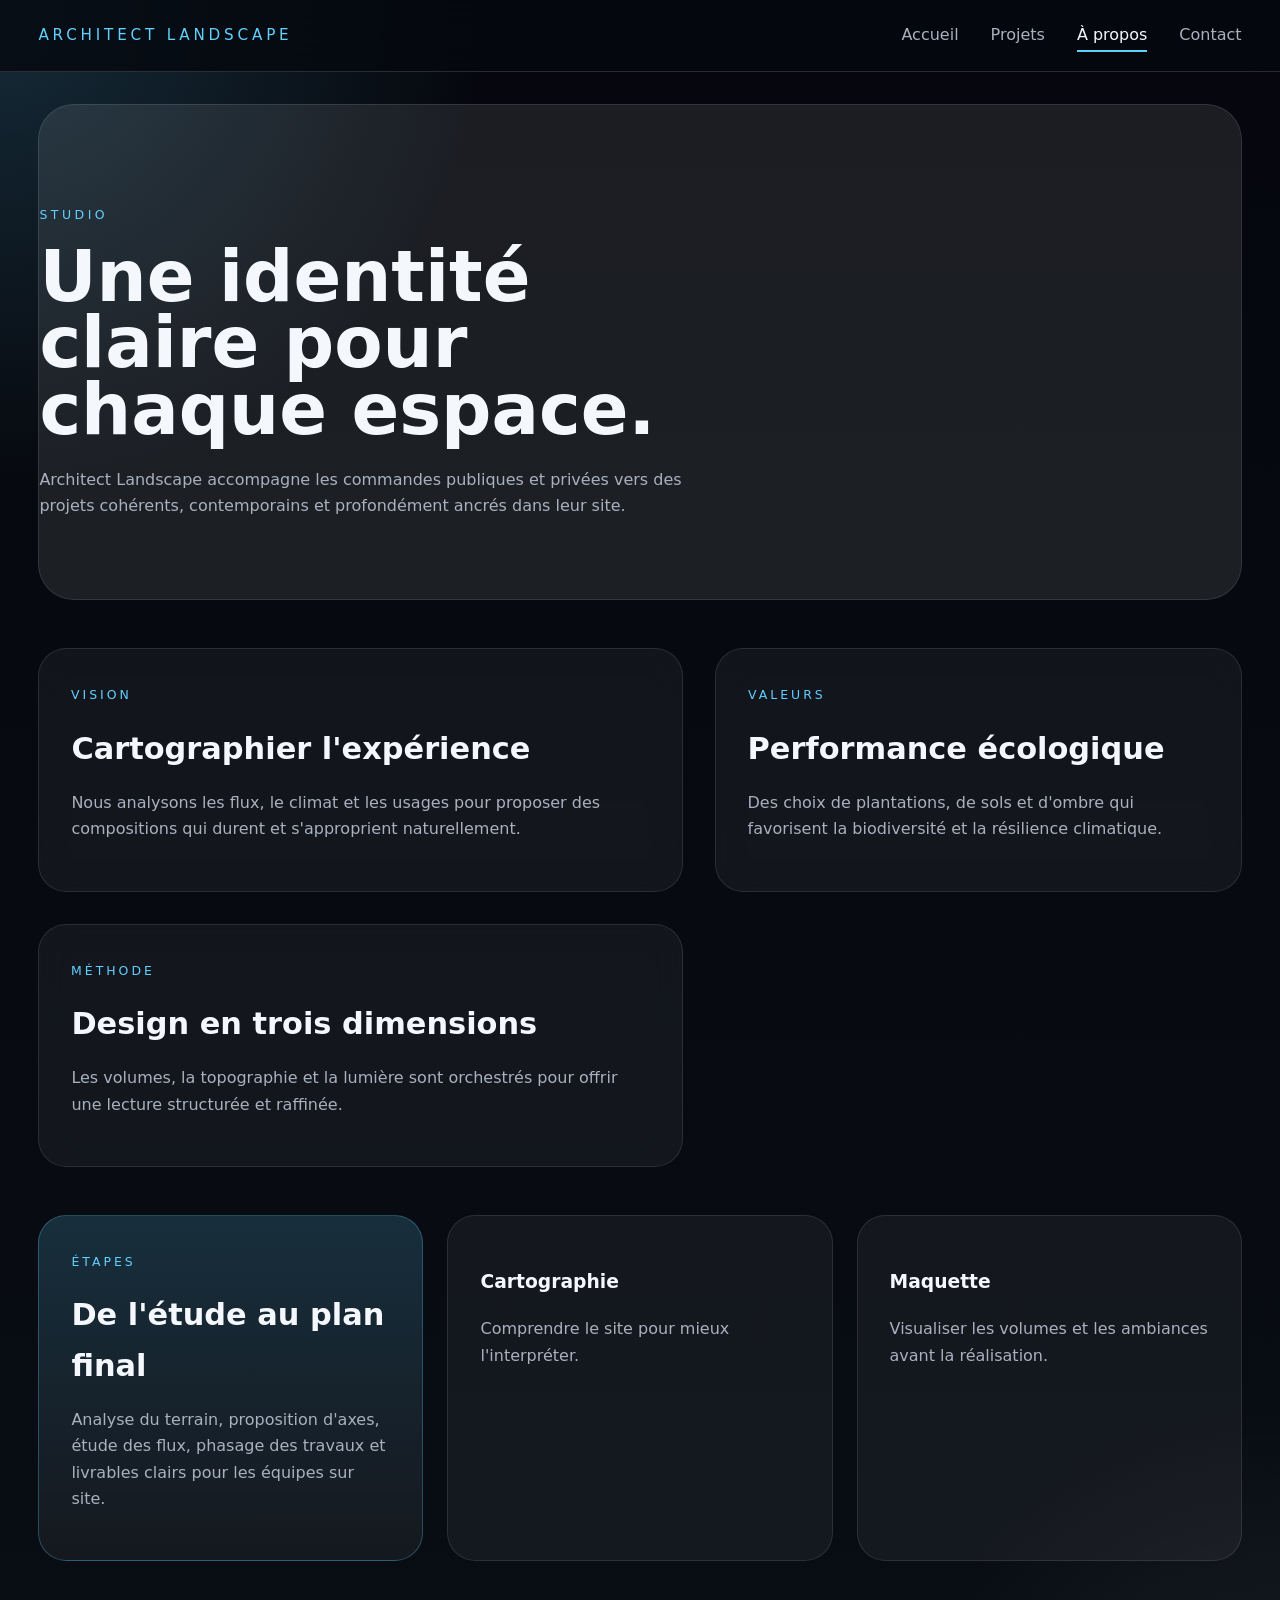
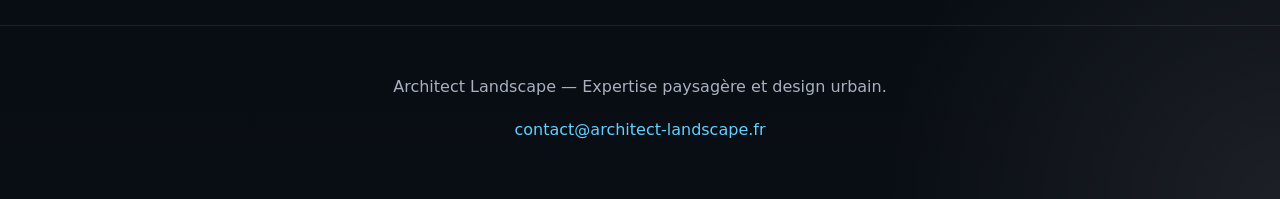
==== about.html @ 23eb5642 "Refonte portfolio Architect Landscape: design moderne, pages d'accueil, projets, à propos et contact" ====
<!DOCTYPE html>
<html lang="fr">
<head>
  <meta charset="UTF-8" />
  <meta name="viewport" content="width=device-width, initial-scale=1.0" />
  <title>À propos | Architect Landscape</title>
  <link rel="stylesheet" href="css/style.css" />
</head>
<body>
  <header class="topbar">
    <div class="logo">Architect Landscape</div>
    <nav class="nav">
      <button class="nav-toggle" aria-label="Ouvrir le menu">Menu</button>
      <ul class="nav-links">
        <li><a href="index.html">Accueil</a></li>
        <li><a href="projets.html">Projets</a></li>
        <li><a href="about.html" class="active">À propos</a></li>
        <li><a href="contact.html">Contact</a></li>
      </ul>
    </nav>
  </header>

  <main>
    <section class="page-hero page-hero-light">
      <div>
        <span class="eyebrow">Studio</span>
        <h1>Une identité claire pour chaque espace.</h1>
        <p>Architect Landscape accompagne les commandes publiques et privées vers des projets cohérents, contemporains et profondément ancrés dans leur site.</p>
      </div>
    </section>

    <section class="section section-team">
      <article class="about-card glass-panel">
        <span class="section-label">Vision</span>
        <h2>Cartographier l'expérience</h2>
        <p>Nous analysons les flux, le climat et les usages pour proposer des compositions qui durent et s'approprient naturellement.</p>
      </article>
      <article class="about-card glass-panel">
        <span class="section-label">Valeurs</span>
        <h2>Performance écologique</h2>
        <p>Des choix de plantations, de sols et d'ombre qui favorisent la biodiversité et la résilience climatique.</p>
      </article>
      <article class="about-card glass-panel">
        <span class="section-label">Méthode</span>
        <h2>Design en trois dimensions</h2>
        <p>Les volumes, la topographie et la lumière sont orchestrés pour offrir une lecture structurée et raffinée.</p>
      </article>
    </section>

    <section class="section section-grid">
      <div class="section-card highlight">
        <span class="section-label">Étapes</span>
        <h2>De l'étude au plan final</h2>
        <p>Analyse du terrain, proposition d'axes, étude des flux, phasage des travaux et livrables clairs pour les équipes sur site.</p>
      </div>
      <div class="section-card">
        <h3>Cartographie</h3>
        <p>Comprendre le site pour mieux l'interpréter.</p>
      </div>
      <div class="section-card">
        <h3>Maquette</h3>
        <p>Visualiser les volumes et les ambiances avant la réalisation.</p>
      </div>
    </section>
  </main>

  <footer class="footer">
    <p>Architect Landscape — Expertise paysagère et design urbain.</p>
    <p><a href="contact.html">contact@architect-landscape.fr</a></p>
  </footer>

  <script src="js/script.js"></script>
</body>
</html>
---- css/style.css ----
:root {
  color-scheme: dark;
  --bg: #06090f;
  --surface: rgba(255, 255, 255, 0.07);
  --surface-strong: rgba(255, 255, 255, 0.12);
  --text: #f4f7fb;
  --muted: #a9b1bf;
  --accent: #62d0ff;
  --accent-soft: rgba(98, 208, 255, 0.16);
  --border: rgba(255, 255, 255, 0.14);
  --shadow: 0 34px 120px rgba(0, 0, 0, 0.25);
  font-family: 'Inter', system-ui, sans-serif;
}

* {
  box-sizing: border-box;
}

html {
  scroll-behavior: smooth;
}

body {
  margin: 0;
  min-height: 100vh;
  background: radial-gradient(circle at top left, rgba(98, 208, 255, 0.18), transparent 22%),
    radial-gradient(circle at bottom right, rgba(255, 255, 255, 0.08), transparent 18%),
    linear-gradient(180deg, #05070d 0%, #090d14 100%);
  color: var(--text);
  line-height: 1.65;
}

img {
  display: block;
  max-width: 100%;
}

button,
input,
textarea,
a {
  font: inherit;
}

a {
  color: inherit;
  text-decoration: none;
}

button {
  border: none;
  cursor: pointer;
}

.topbar {
  position: sticky;
  top: 0;
  z-index: 20;
  display: flex;
  justify-content: space-between;
  align-items: center;
  gap: 1rem;
  padding: 1.4rem 2.4rem;
  backdrop-filter: blur(18px);
  background: rgba(6, 9, 15, 0.82);
  border-bottom: 1px solid var(--border);
}

.logo {
  font-size: 0.95rem;
  letter-spacing: 0.25em;
  text-transform: uppercase;
  color: var(--accent);
}

.nav {
  display: flex;
  align-items: center;
  gap: 1rem;
}

.nav-toggle {
  display: none;
  padding: 0.8rem 1rem;
  background: rgba(255, 255, 255, 0.08);
  color: var(--text);
  border-radius: 999px;
}

.nav-links {
  display: flex;
  align-items: center;
  gap: 2rem;
  list-style: none;
  margin: 0;
  padding: 0;
}

.nav-links a {
  position: relative;
  color: var(--muted);
  transition: color 0.3s ease;
}

.nav-links a:hover,
.nav-links a.active {
  color: var(--text);
}

.nav-links a.active::after,
.nav-links a:hover::after {
  content: '';
  position: absolute;
  left: 0;
  right: 0;
  bottom: -0.5rem;
  height: 2px;
  background: var(--accent);
}

main {
  padding: 2rem 2.4rem 4rem;
}

.hero,
.page-hero {
  display: grid;
  grid-template-columns: 1.2fr 0.8fr;
  align-items: center;
  gap: 3rem;
  min-height: calc(100vh - 96px);
  padding-top: 2rem;
}

.hero-copy {
  max-width: 640px;
}

.hero h1,
.page-hero h1 {
  font-size: clamp(2.8rem, 6vw, 4.4rem);
  line-height: 0.95;
  margin: 1rem 0 1.4rem;
}

.eyebrow {
  display: inline-block;
  text-transform: uppercase;
  letter-spacing: 0.28em;
  color: var(--accent);
  font-size: 0.78rem;
}

.hero p,
.page-hero p {
  color: var(--muted);
  max-width: 42rem;
}

.hero-actions {
  display: flex;
  flex-wrap: wrap;
  gap: 1rem;
  margin-top: 2rem;
}

.btn {
  display: inline-flex;
  align-items: center;
  justify-content: center;
  padding: 1rem 1.8rem;
  border-radius: 999px;
  transition: transform 0.3s ease, box-shadow 0.3s ease;
}

.btn:hover {
  transform: translateY(-2px);
}

.btn-primary {
  background: linear-gradient(135deg, var(--accent), #4d99ff);
  color: #06121f;
  font-weight: 700;
}

.btn-secondary {
  background: rgba(255, 255, 255, 0.08);
  border: 1px solid rgba(255, 255, 255, 0.14);
  color: var(--text);
}

.hero-visual {
  display: flex;
  justify-content: center;
  align-items: center;
}

.visual-card {
  position: relative;
  width: min(100%, 410px);
  padding: 2rem;
  border-radius: 36px;
  background: linear-gradient(180deg, rgba(7, 10, 16, 0.96), rgba(7, 10, 16, 0.7));
  border: 1px solid rgba(255, 255, 255, 0.12);
  box-shadow: var(--shadow);
  transform: perspective(1200px) rotateX(10deg) rotateY(-10deg);
}

.visual-slice {
  height: 1px;
  margin: 1.25rem 0;
  background: linear-gradient(90deg, transparent, rgba(98, 208, 255, 0.6), transparent);
}

.visual-credits {
  margin-top: 2rem;
  text-transform: uppercase;
  letter-spacing: 0.24em;
  font-size: 0.8rem;
  color: var(--muted);
}

.glass-panel {
  background: rgba(255, 255, 255, 0.06);
  border: 1px solid rgba(255, 255, 255, 0.12);
  backdrop-filter: blur(18px);
}

.section {
  margin-top: 3rem;
}

.section-grid {
  display: grid;
  grid-template-columns: repeat(3, minmax(0, 1fr));
  gap: 1.5rem;
}

.section-card,
.about-card,
.project-card,
.contact-details {
  padding: 2rem;
  border-radius: 28px;
  background: rgba(255, 255, 255, 0.05);
  border: 1px solid rgba(255, 255, 255, 0.1);
}

.highlight {
  background: linear-gradient(180deg, rgba(98, 208, 255, 0.18), rgba(255, 255, 255, 0.05));
  border-color: rgba(98, 208, 255, 0.28);
}

.section-label {
  display: inline-flex;
  text-transform: uppercase;
  letter-spacing: 0.24em;
  color: var(--accent);
  font-size: 0.78rem;
}

.section h2,
.project-card h3,
.about-card h2,
.contact-details h2 {
  margin: 1rem 0 1rem;
  font-size: 1.9rem;
}

.section p,
.project-card p,
.about-card p {
  color: var(--muted);
}

.stats-grid {
  display: grid;
  grid-template-columns: repeat(3, minmax(0, 1fr));
  gap: 1rem;
  margin-top: 2rem;
}

.stat-card {
  padding: 1.75rem;
  border-radius: 22px;
  background: rgba(255, 255, 255, 0.05);
  border: 1px solid rgba(255, 255, 255, 0.1);
}

.stat-card strong {
  display: block;
  font-size: 2.25rem;
  color: var(--text);
}

.preview-grid,
.projects-grid {
  display: grid;
  grid-template-columns: repeat(3, minmax(0, 1fr));
  gap: 1.5rem;
  margin-top: 2rem;
}

.preview-card,
.project-card {
  overflow: hidden;
  display: flex;
  flex-direction: column;
  gap: 1.4rem;
  min-height: 340px;
}

.card-image,
.project-media {
  min-height: 220px;
  background: linear-gradient(135deg, rgba(98, 208, 255, 0.16), rgba(255, 255, 255, 0.06));
  border-radius: 24px;
  border: 1px solid rgba(255, 255, 255, 0.08);
}

.card-content h3,
.project-body h3 {
  margin: 0;
  font-size: 1.3rem;
}

.card-content p,
.project-body p {
  margin: 0.75rem 0 0;
  color: var(--muted);
}

.section-feature,
.section-contact,
.section-team {
  margin-top: 3rem;
  display: grid;
  grid-template-columns: 1.1fr 0.9fr;
  gap: 2rem;
}

.section-intro {
  display: flex;
  flex-direction: column;
  justify-content: center;
}

.contact-form {
  display: grid;
  gap: 1rem;
}

.contact-form label {
  display: grid;
  gap: 0.75rem;
  color: var(--text);
}

.contact-form input,
.contact-form textarea {
  background: rgba(255, 255, 255, 0.05);
  border: 1px solid rgba(255, 255, 255, 0.12);
  border-radius: 18px;
  color: var(--text);
  padding: 1rem 1.1rem;
  outline: none;
}

.contact-form input::placeholder,
.contact-form textarea::placeholder {
  color: rgba(255, 255, 255, 0.45);
}

.footer {
  padding: 2rem 2.4rem 2.5rem;
  text-align: center;
  border-top: 1px solid rgba(255, 255, 255, 0.08);
  color: var(--muted);
}

.footer a {
  color: var(--accent);
}

.page-hero {
  padding: 6rem 0 4rem;
  min-height: 55vh;
  border-radius: 36px;
  background: rgba(255, 255, 255, 0.05);
  border: 1px solid rgba(255, 255, 255, 0.1);
}

.page-hero-light {
  background: rgba(255, 255, 255, 0.09);
  color: var(--text);
}

.page-hero-dark {
  background: linear-gradient(180deg, rgba(5, 6, 11, 0.95), rgba(4, 7, 12, 0.92));
}

@media (max-width: 1100px) {
  .hero,
  .section-feature,
  .page-hero,
  .section-team {
    grid-template-columns: 1fr;
  }

  .section-grid,
  .stats-grid,
  .preview-grid,
  .projects-grid {
    grid-template-columns: 1fr;
  }
}

@media (max-width: 780px) {
  .topbar {
    flex-wrap: wrap;
    padding: 1rem 1.5rem;
  }

  .nav-toggle {
    display: inline-flex;
  }

  .nav-links {
    display: none;
    width: 100%;
    flex-direction: column;
    gap: 0.8rem;
    margin-top: 1rem;
  }

  .nav-links.show {
    display: flex;
  }

  .topbar {
    justify-content: space-between;
  }

  main {
    padding: 1.5rem 1.5rem 3rem;
  }

  .hero h1,
  .page-hero h1 {
    font-size: clamp(2.4rem, 8vw, 3.2rem);
  }
}
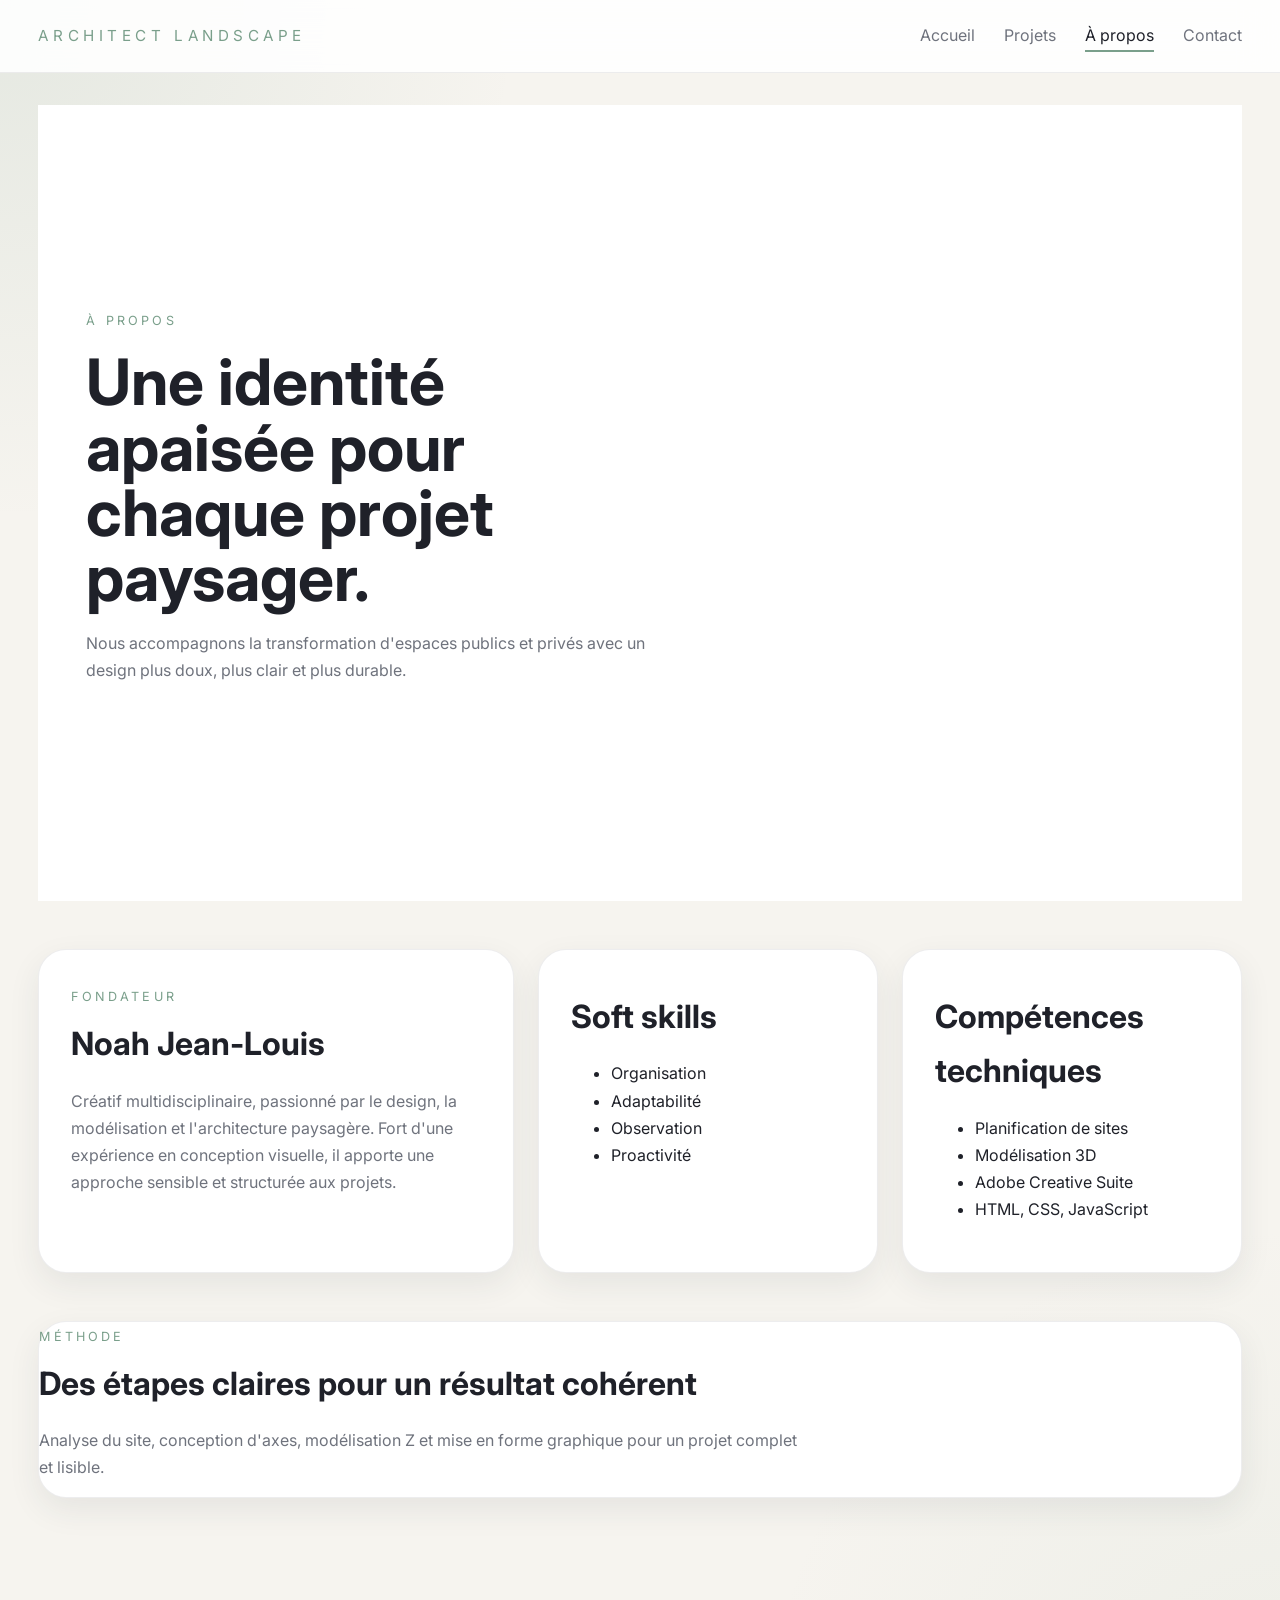
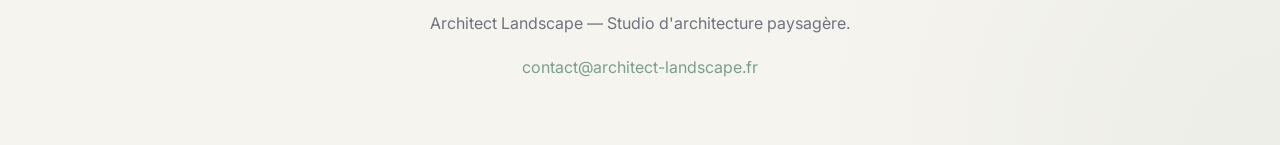
==== commit d515aa3c: "Intégration des anciens éléments et refonte soft, plus légère du site Architect Landscape" ====
--- a/about.html
+++ b/about.html
@@ -1,16 +1,19 @@
-<!DOCTYPE html>
+﻿<!DOCTYPE html>
 <html lang="fr">
 <head>
   <meta charset="UTF-8" />
   <meta name="viewport" content="width=device-width, initial-scale=1.0" />
   <title>À propos | Architect Landscape</title>
+  <link rel="preconnect" href="https://fonts.googleapis.com" />
+  <link rel="preconnect" href="https://fonts.gstatic.com" crossorigin />
+  <link href="https://fonts.googleapis.com/css2?family=Inter:wght@400;500;600;700;800&display=swap" rel="stylesheet" />
   <link rel="stylesheet" href="css/style.css" />
 </head>
 <body>
   <header class="topbar">
     <div class="logo">Architect Landscape</div>
     <nav class="nav">
-      <button class="nav-toggle" aria-label="Ouvrir le menu">Menu</button>
+      <button class="nav-toggle" aria-label="Ouvrir le menu">☰</button>
       <ul class="nav-links">
         <li><a href="index.html">Accueil</a></li>
         <li><a href="projets.html">Projets</a></li>
@@ -23,49 +26,49 @@
   <main>
     <section class="page-hero page-hero-light">
       <div>
-        <span class="eyebrow">Studio</span>
-        <h1>Une identité claire pour chaque espace.</h1>
-        <p>Architect Landscape accompagne les commandes publiques et privées vers des projets cohérents, contemporains et profondément ancrés dans leur site.</p>
+        <span class="eyebrow">À propos</span>
+        <h1>Une identité apaisée pour chaque projet paysager.</h1>
+        <p>Nous accompagnons la transformation d'espaces publics et privés avec un design plus doux, plus clair et plus durable.</p>
       </div>
     </section>
 
-    <section class="section section-team">
-      <article class="about-card glass-panel">
-        <span class="section-label">Vision</span>
-        <h2>Cartographier l'expérience</h2>
-        <p>Nous analysons les flux, le climat et les usages pour proposer des compositions qui durent et s'approprient naturellement.</p>
-      </article>
-      <article class="about-card glass-panel">
-        <span class="section-label">Valeurs</span>
-        <h2>Performance écologique</h2>
-        <p>Des choix de plantations, de sols et d'ombre qui favorisent la biodiversité et la résilience climatique.</p>
-      </article>
-      <article class="about-card glass-panel">
-        <span class="section-label">Méthode</span>
-        <h2>Design en trois dimensions</h2>
-        <p>Les volumes, la topographie et la lumière sont orchestrés pour offrir une lecture structurée et raffinée.</p>
-      </article>
+    <section class="section about-grid">
+      <div class="about-card soft-card">
+        <span class="section-label">Fondateur</span>
+        <h2>Noah Jean-Louis</h2>
+        <p>Créatif multidisciplinaire, passionné par le design, la modélisation et l'architecture paysagère. Fort d'une expérience en conception visuelle, il apporte une approche sensible et structurée aux projets.</p>
+      </div>
+      <div class="about-card">
+        <h3>Soft skills</h3>
+        <ul>
+          <li>Organisation</li>
+          <li>Adaptabilité</li>
+          <li>Observation</li>
+          <li>Proactivité</li>
+        </ul>
+      </div>
+      <div class="about-card">
+        <h3>Compétences techniques</h3>
+        <ul>
+          <li>Planification de sites</li>
+          <li>Modélisation 3D</li>
+          <li>Adobe Creative Suite</li>
+          <li>HTML, CSS, JavaScript</li>
+        </ul>
+      </div>
     </section>
 
-    <section class="section section-grid">
-      <div class="section-card highlight">
-        <span class="section-label">Étapes</span>
-        <h2>De l'étude au plan final</h2>
-        <p>Analyse du terrain, proposition d'axes, étude des flux, phasage des travaux et livrables clairs pour les équipes sur site.</p>
-      </div>
-      <div class="section-card">
-        <h3>Cartographie</h3>
-        <p>Comprendre le site pour mieux l'interpréter.</p>
-      </div>
-      <div class="section-card">
-        <h3>Maquette</h3>
-        <p>Visualiser les volumes et les ambiances avant la réalisation.</p>
+    <section class="section section-feature">
+      <div class="section-intro soft-card">
+        <span class="section-label">Méthode</span>
+        <h2>Des étapes claires pour un résultat cohérent</h2>
+        <p>Analyse du site, conception d'axes, modélisation Z et mise en forme graphique pour un projet complet et lisible.</p>
       </div>
     </section>
   </main>
 
   <footer class="footer">
-    <p>Architect Landscape — Expertise paysagère et design urbain.</p>
+    <p>Architect Landscape — Studio d'architecture paysagère.</p>
     <p><a href="contact.html">contact@architect-landscape.fr</a></p>
   </footer>
 
--- a/css/style.css
+++ b/css/style.css
@@ -1,14 +1,17 @@
-:root {
-  color-scheme: dark;
-  --bg: #06090f;
-  --surface: rgba(255, 255, 255, 0.07);
-  --surface-strong: rgba(255, 255, 255, 0.12);
-  --text: #f4f7fb;
-  --muted: #a9b1bf;
-  --accent: #62d0ff;
-  --accent-soft: rgba(98, 208, 255, 0.16);
-  --border: rgba(255, 255, 255, 0.14);
-  --shadow: 0 34px 120px rgba(0, 0, 0, 0.25);
+﻿:root {
+  color-scheme: light;
+  --bg: #f6f4ef;
+  --surface: #ffffff;
+  --surface-soft: rgba(255, 255, 255, 0.9);
+  --text: #1f2129;
+  --muted: #6f737d;
+  --accent: #7a9f8b;
+  --accent-soft: #e7f1ea;
+  --border: rgba(31, 33, 41, 0.08);
+  --shadow: 0 14px 45px rgba(42, 48, 63, 0.12);
+  --shadow-soft: 0 12px 32px rgba(38, 45, 62, 0.08);
+  --radius: 28px;
+  --radius-sm: 18px;
   font-family: 'Inter', system-ui, sans-serif;
 }
 
@@ -23,16 +26,22 @@
 body {
   margin: 0;
   min-height: 100vh;
-  background: radial-gradient(circle at top left, rgba(98, 208, 255, 0.18), transparent 22%),
-    radial-gradient(circle at bottom right, rgba(255, 255, 255, 0.08), transparent 18%),
-    linear-gradient(180deg, #05070d 0%, #090d14 100%);
-  color: var(--text);
-  line-height: 1.65;
+  background: radial-gradient(circle at top left, rgba(122, 159, 139, 0.14), transparent 24%),
+    radial-gradient(circle at bottom right, rgba(169, 192, 173, 0.12), transparent 24%),
+    var(--bg);
+  color: var(--text);
+  line-height: 1.7;
 }
 
 img {
   display: block;
   max-width: 100%;
+  border-radius: 22px;
+}
+
+a {
+  color: inherit;
+  text-decoration: none;
 }
 
 button,
@@ -42,11 +51,6 @@
   font: inherit;
 }
 
-a {
-  color: inherit;
-  text-decoration: none;
-}
-
 button {
   border: none;
   cursor: pointer;
@@ -57,18 +61,18 @@
   top: 0;
   z-index: 20;
   display: flex;
+  align-items: center;
   justify-content: space-between;
-  align-items: center;
   gap: 1rem;
   padding: 1.4rem 2.4rem;
+  background: rgba(255, 255, 255, 0.88);
   backdrop-filter: blur(18px);
-  background: rgba(6, 9, 15, 0.82);
-  border-bottom: 1px solid var(--border);
+  border-bottom: 1px solid rgba(31, 33, 41, 0.08);
 }
 
 .logo {
   font-size: 0.95rem;
-  letter-spacing: 0.25em;
+  letter-spacing: 0.3em;
   text-transform: uppercase;
   color: var(--accent);
 }
@@ -81,16 +85,16 @@
 
 .nav-toggle {
   display: none;
-  padding: 0.8rem 1rem;
-  background: rgba(255, 255, 255, 0.08);
-  color: var(--text);
+  padding: 0.75rem 1rem;
+  background: rgba(255, 255, 255, 0.95);
   border-radius: 999px;
+  box-shadow: var(--shadow-soft);
 }
 
 .nav-links {
   display: flex;
   align-items: center;
-  gap: 2rem;
+  gap: 1.8rem;
   list-style: none;
   margin: 0;
   padding: 0;
@@ -99,7 +103,7 @@
 .nav-links a {
   position: relative;
   color: var(--muted);
-  transition: color 0.3s ease;
+  transition: color 0.25s ease;
 }
 
 .nav-links a:hover,
@@ -113,7 +117,7 @@
   position: absolute;
   left: 0;
   right: 0;
-  bottom: -0.5rem;
+  bottom: -0.4rem;
   height: 2px;
   background: var(--accent);
 }
@@ -125,43 +129,47 @@
 .hero,
 .page-hero {
   display: grid;
-  grid-template-columns: 1.2fr 0.8fr;
-  align-items: center;
-  gap: 3rem;
-  min-height: calc(100vh - 96px);
-  padding-top: 2rem;
+  grid-template-columns: 1.1fr 0.9fr;
+  align-items: center;
+  gap: 2.5rem;
+  min-height: calc(100vh - 104px);
+  margin-bottom: 2.5rem;
 }
 
 .hero-copy {
-  max-width: 640px;
+  max-width: 620px;
 }
 
 .hero h1,
 .page-hero h1 {
-  font-size: clamp(2.8rem, 6vw, 4.4rem);
-  line-height: 0.95;
-  margin: 1rem 0 1.4rem;
-}
-
-.eyebrow {
-  display: inline-block;
+  font-size: clamp(2.8rem, 5vw, 4.4rem);
+  line-height: 1.02;
+  margin: 1rem 0 1.2rem;
+}
+
+.eyebrow,
+.section-label {
+  display: inline-flex;
   text-transform: uppercase;
-  letter-spacing: 0.28em;
+  letter-spacing: 0.25em;
   color: var(--accent);
-  font-size: 0.78rem;
+  font-size: 0.79rem;
 }
 
 .hero p,
-.page-hero p {
+.page-hero p,
+.section p,
+.project-body p,
+.skill-item p {
   color: var(--muted);
-  max-width: 42rem;
+  max-width: 48rem;
 }
 
 .hero-actions {
   display: flex;
   flex-wrap: wrap;
   gap: 1rem;
-  margin-top: 2rem;
+  margin-top: 1.8rem;
 }
 
 .btn {
@@ -170,7 +178,7 @@
   justify-content: center;
   padding: 1rem 1.8rem;
   border-radius: 999px;
-  transition: transform 0.3s ease, box-shadow 0.3s ease;
+  transition: transform 0.25s ease, box-shadow 0.25s ease, background 0.25s ease;
 }
 
 .btn:hover {
@@ -178,15 +186,31 @@
 }
 
 .btn-primary {
-  background: linear-gradient(135deg, var(--accent), #4d99ff);
-  color: #06121f;
-  font-weight: 700;
+  background: linear-gradient(135deg, var(--accent), #a6c8b5);
+  color: #ffffff;
+  font-weight: 600;
 }
 
 .btn-secondary {
-  background: rgba(255, 255, 255, 0.08);
-  border: 1px solid rgba(255, 255, 255, 0.14);
-  color: var(--text);
+  background: rgba(122, 159, 139, 0.12);
+  border: 1px solid rgba(122, 159, 139, 0.24);
+  color: var(--text);
+}
+
+.hero-visual .visual-card,
+.card,
+.soft-card,
+.project-card,
+.contact-details,
+.contact-form,
+.skill-card,
+.skill-item,
+.about-card,
+.section-intro {
+  background: var(--surface);
+  border: 1px solid var(--border);
+  box-shadow: var(--shadow-soft);
+  border-radius: var(--radius);
 }
 
 .hero-visual {
@@ -196,156 +220,116 @@
 }
 
 .visual-card {
-  position: relative;
-  width: min(100%, 410px);
-  padding: 2rem;
-  border-radius: 36px;
-  background: linear-gradient(180deg, rgba(7, 10, 16, 0.96), rgba(7, 10, 16, 0.7));
-  border: 1px solid rgba(255, 255, 255, 0.12);
-  box-shadow: var(--shadow);
-  transform: perspective(1200px) rotateX(10deg) rotateY(-10deg);
-}
-
-.visual-slice {
-  height: 1px;
-  margin: 1.25rem 0;
-  background: linear-gradient(90deg, transparent, rgba(98, 208, 255, 0.6), transparent);
-}
-
-.visual-credits {
-  margin-top: 2rem;
-  text-transform: uppercase;
-  letter-spacing: 0.24em;
-  font-size: 0.8rem;
+  width: 100%;
+  max-width: 520px;
+  padding: 1.3rem;
+}
+
+.visual-card img {
+  border-radius: 24px;
+  box-shadow: var(--shadow-soft);
+}
+
+.visual-caption {
+  margin-top: 1rem;
+  font-size: 0.95rem;
+  letter-spacing: 0.02em;
   color: var(--muted);
-}
-
-.glass-panel {
-  background: rgba(255, 255, 255, 0.06);
-  border: 1px solid rgba(255, 255, 255, 0.12);
-  backdrop-filter: blur(18px);
 }
 
 .section {
   margin-top: 3rem;
 }
 
-.section-grid {
+.section-header {
+  display: flex;
+  align-items: flex-end;
+  gap: 1rem;
+  margin-bottom: 1.8rem;
+}
+
+.section-header h2,
+.section-intro h2,
+.project-body h3,
+.skill-card h2,
+.about-card h2,
+.about-card h3,
+.contact-details h2 {
+  margin: 0.5rem 0 0;
+  font-size: 2rem;
+}
+
+.intro-grid,
+.project-grid,
+.skill-list,
+.projects-grid,
+.about-grid,
+.section-contact {
   display: grid;
+  gap: 1.5rem;
+}
+
+.intro-grid {
   grid-template-columns: repeat(3, minmax(0, 1fr));
-  gap: 1.5rem;
-}
-
-.section-card,
-.about-card,
-.project-card,
+}
+
+.project-grid,
+.projects-grid {
+  grid-template-columns: repeat(3, minmax(0, 1fr));
+}
+
+.project-card {
+  overflow: hidden;
+}
+
+.project-body {
+  padding: 1.25rem 1.5rem 1.5rem;
+}
+
+.project-body h3 {
+  margin: 0.6rem 0 0.9rem;
+  font-size: 1.3rem;
+}
+
+.section-skillset {
+  margin-top: 3rem;
+}
+
+.skill-card {
+  padding: 2rem;
+}
+
+.skill-list {
+  grid-template-columns: repeat(3, minmax(0, 1fr));
+}
+
+.skill-item {
+  padding: 1.8rem;
+}
+
+.skill-item strong {
+  display: block;
+  margin-bottom: 0.8rem;
+  color: var(--text);
+}
+
+.section-contact {
+  grid-template-columns: 1fr 1.1fr;
+  align-items: start;
+}
+
 .contact-details {
   padding: 2rem;
-  border-radius: 28px;
-  background: rgba(255, 255, 255, 0.05);
-  border: 1px solid rgba(255, 255, 255, 0.1);
-}
-
-.highlight {
-  background: linear-gradient(180deg, rgba(98, 208, 255, 0.18), rgba(255, 255, 255, 0.05));
-  border-color: rgba(98, 208, 255, 0.28);
-}
-
-.section-label {
-  display: inline-flex;
-  text-transform: uppercase;
-  letter-spacing: 0.24em;
-  color: var(--accent);
-  font-size: 0.78rem;
-}
-
-.section h2,
-.project-card h3,
-.about-card h2,
-.contact-details h2 {
-  margin: 1rem 0 1rem;
-  font-size: 1.9rem;
-}
-
-.section p,
-.project-card p,
-.about-card p {
+}
+
+.contact-details p,
+.contact-details a {
+  margin: 0.9rem 0 0;
   color: var(--muted);
 }
 
-.stats-grid {
-  display: grid;
-  grid-template-columns: repeat(3, minmax(0, 1fr));
-  gap: 1rem;
-  margin-top: 2rem;
-}
-
-.stat-card {
-  padding: 1.75rem;
-  border-radius: 22px;
-  background: rgba(255, 255, 255, 0.05);
-  border: 1px solid rgba(255, 255, 255, 0.1);
-}
-
-.stat-card strong {
-  display: block;
-  font-size: 2.25rem;
-  color: var(--text);
-}
-
-.preview-grid,
-.projects-grid {
-  display: grid;
-  grid-template-columns: repeat(3, minmax(0, 1fr));
-  gap: 1.5rem;
-  margin-top: 2rem;
-}
-
-.preview-card,
-.project-card {
-  overflow: hidden;
-  display: flex;
-  flex-direction: column;
-  gap: 1.4rem;
-  min-height: 340px;
-}
-
-.card-image,
-.project-media {
-  min-height: 220px;
-  background: linear-gradient(135deg, rgba(98, 208, 255, 0.16), rgba(255, 255, 255, 0.06));
-  border-radius: 24px;
-  border: 1px solid rgba(255, 255, 255, 0.08);
-}
-
-.card-content h3,
-.project-body h3 {
-  margin: 0;
-  font-size: 1.3rem;
-}
-
-.card-content p,
-.project-body p {
-  margin: 0.75rem 0 0;
-  color: var(--muted);
-}
-
-.section-feature,
-.section-contact,
-.section-team {
-  margin-top: 3rem;
-  display: grid;
-  grid-template-columns: 1.1fr 0.9fr;
-  gap: 2rem;
-}
-
-.section-intro {
-  display: flex;
-  flex-direction: column;
-  justify-content: center;
-}
-
 .contact-form {
+  padding: 2rem;
   display: grid;
   gap: 1rem;
 }
@@ -358,23 +342,28 @@
 
 .contact-form input,
 .contact-form textarea {
-  background: rgba(255, 255, 255, 0.05);
-  border: 1px solid rgba(255, 255, 255, 0.12);
+  width: 100%;
+  background: rgba(245, 244, 239, 0.92);
+  border: 1px solid var(--border);
   border-radius: 18px;
   color: var(--text);
-  padding: 1rem 1.1rem;
-  outline: none;
-}
-
-.contact-form input::placeholder,
-.contact-form textarea::placeholder {
-  color: rgba(255, 255, 255, 0.45);
+  padding: 1rem 1rem;
+}
+
+.contact-form textarea {
+  min-height: 170px;
+  resize: vertical;
+}
+
+hr {
+  border: none;
+  border-top: 1px solid rgba(31, 33, 41, 0.06);
+  margin: 3rem 0;
 }
 
 .footer {
-  padding: 2rem 2.4rem 2.5rem;
+  padding: 2rem 2.4rem 3rem;
   text-align: center;
-  border-top: 1px solid rgba(255, 255, 255, 0.08);
   color: var(--muted);
 }
 
@@ -383,34 +372,34 @@
 }
 
 .page-hero {
-  padding: 6rem 0 4rem;
-  min-height: 55vh;
-  border-radius: 36px;
-  background: rgba(255, 255, 255, 0.05);
-  border: 1px solid rgba(255, 255, 255, 0.1);
+  padding: 3rem;
 }
 
 .page-hero-light {
-  background: rgba(255, 255, 255, 0.09);
-  color: var(--text);
+  background: var(--surface);
 }
 
 .page-hero-dark {
-  background: linear-gradient(180deg, rgba(5, 6, 11, 0.95), rgba(4, 7, 12, 0.92));
+  background: linear-gradient(180deg, rgba(234, 235, 230, 0.95), rgba(245, 246, 240, 0.95));
+}
+
+.about-grid {
+  grid-template-columns: 1.4fr 1fr 1fr;
+}
+
+.about-card {
+  padding: 2rem;
 }
 
 @media (max-width: 1100px) {
   .hero,
-  .section-feature,
   .page-hero,
-  .section-team {
-    grid-template-columns: 1fr;
-  }
-
-  .section-grid,
-  .stats-grid,
-  .preview-grid,
-  .projects-grid {
+  .section-contact,
+  .about-grid,
+  .intro-grid,
+  .project-grid,
+  .projects-grid,
+  .skill-list {
     grid-template-columns: 1fr;
   }
 }
@@ -418,7 +407,7 @@
 @media (max-width: 780px) {
   .topbar {
     flex-wrap: wrap;
-    padding: 1rem 1.5rem;
+    padding: 1rem 1.4rem;
   }
 
   .nav-toggle {
@@ -427,8 +416,8 @@
 
   .nav-links {
     display: none;
+    flex-direction: column;
     width: 100%;
-    flex-direction: column;
     gap: 0.8rem;
     margin-top: 1rem;
   }
@@ -437,16 +426,11 @@
     display: flex;
   }
 
-  .topbar {
-    justify-content: space-between;
+  .hero {
+    min-height: auto;
   }
 
   main {
     padding: 1.5rem 1.5rem 3rem;
   }
-
-  .hero h1,
-  .page-hero h1 {
-    font-size: clamp(2.4rem, 8vw, 3.2rem);
-  }
-}
+}
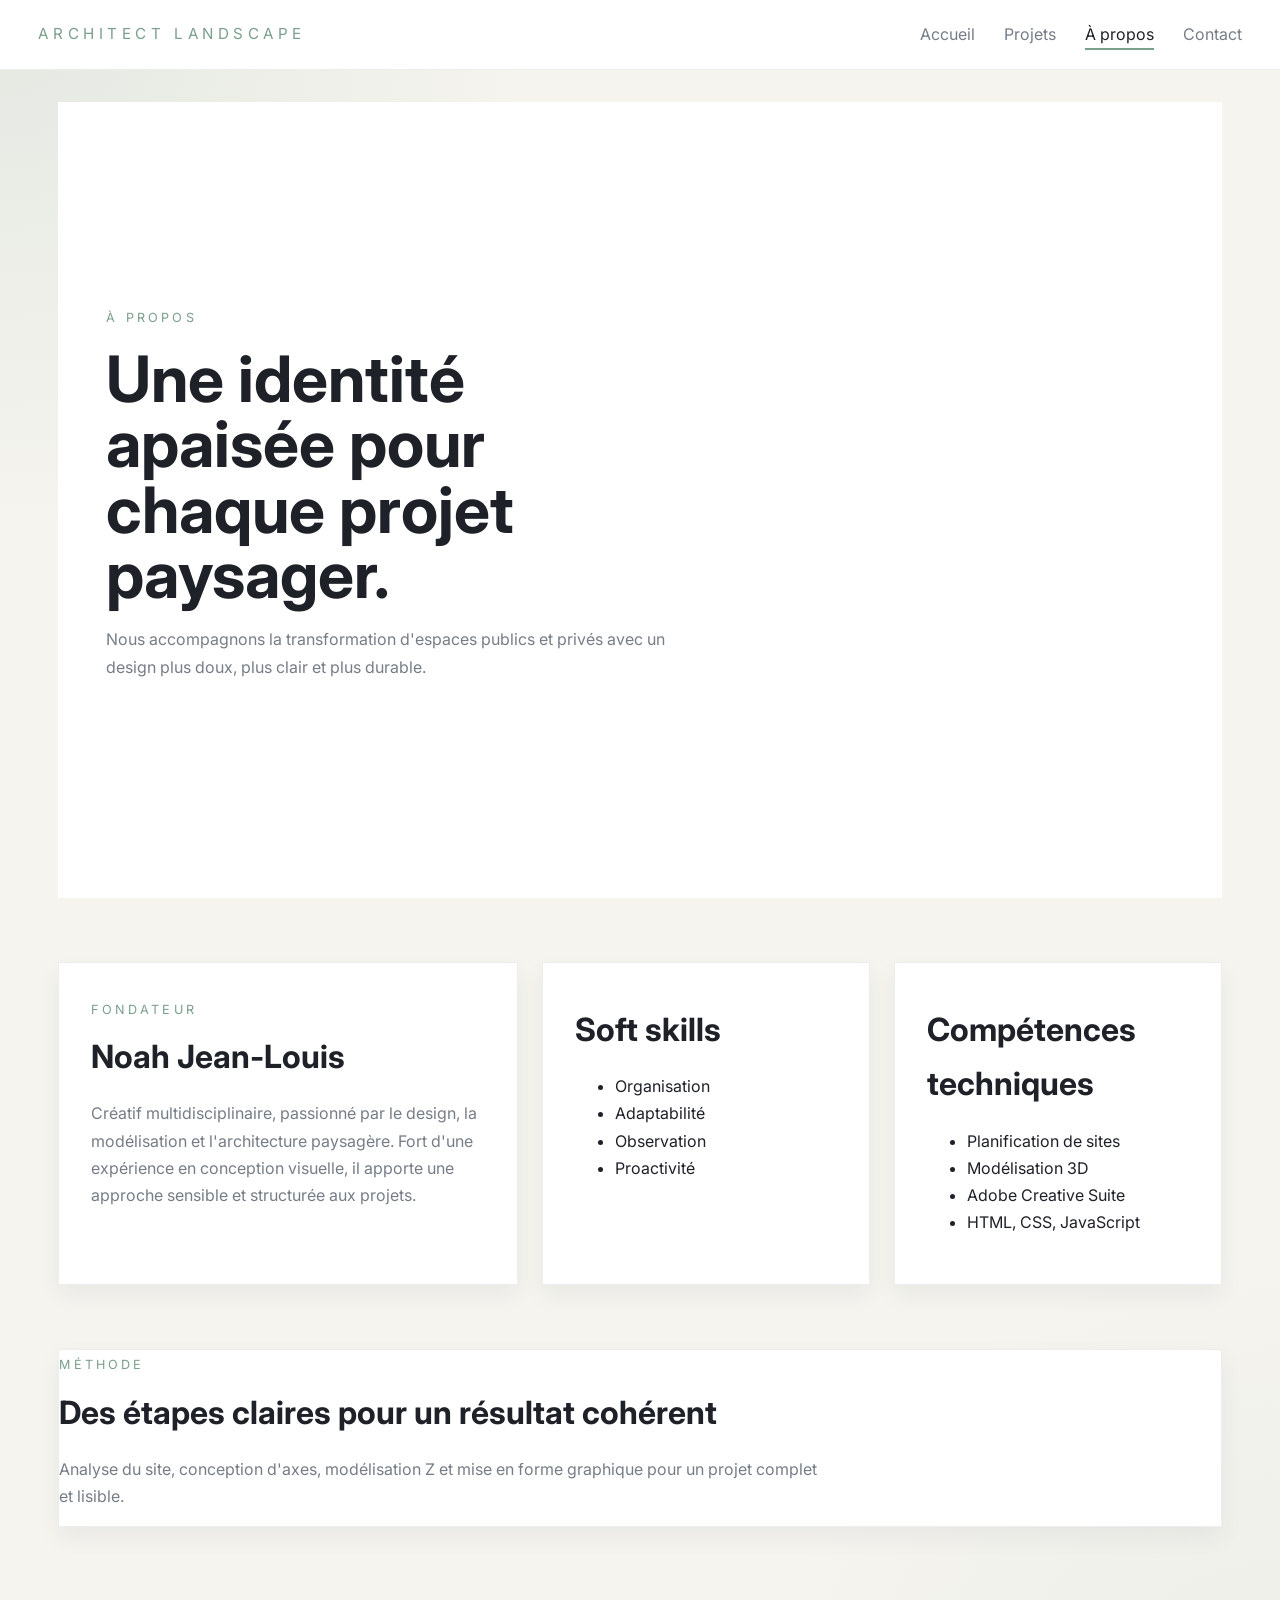
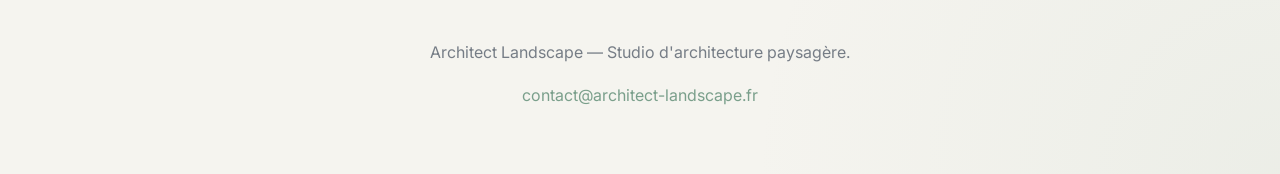
==== commit e3644dfa: "Corrige responsive, contraste de texte, README et ajoute crossorigin pour les polices externes" ====
--- a/about.html
+++ b/about.html
@@ -6,7 +6,7 @@
   <title>À propos | Architect Landscape</title>
   <link rel="preconnect" href="https://fonts.googleapis.com" />
   <link rel="preconnect" href="https://fonts.gstatic.com" crossorigin />
-  <link href="https://fonts.googleapis.com/css2?family=Inter:wght@400;500;600;700;800&display=swap" rel="stylesheet" />
+  <link href="https://fonts.googleapis.com/css2?family=Inter:wght@400;500;600;700;800&display=swap" rel="stylesheet" crossorigin="anonymous" />
   <link rel="stylesheet" href="css/style.css" />
 </head>
 <body>
--- a/css/style.css
+++ b/css/style.css
@@ -1,17 +1,18 @@
 ﻿:root {
   color-scheme: light;
-  --bg: #f6f4ef;
+  --bg: #f5f4ef;
   --surface: #ffffff;
-  --surface-soft: rgba(255, 255, 255, 0.9);
+  --surface-soft: rgba(255, 255, 255, 0.96);
   --text: #1f2129;
-  --muted: #6f737d;
+  --muted: #767d86;
   --accent: #7a9f8b;
-  --accent-soft: #e7f1ea;
+  --accent-soft: #f0f4ed;
   --border: rgba(31, 33, 41, 0.08);
-  --shadow: 0 14px 45px rgba(42, 48, 63, 0.12);
-  --shadow-soft: 0 12px 32px rgba(38, 45, 62, 0.08);
-  --radius: 28px;
-  --radius-sm: 18px;
+  --shadow: 0 12px 30px rgba(42, 48, 63, 0.08);
+  --shadow-soft: 0 10px 22px rgba(38, 45, 62, 0.06);
+  --radius: 0;
+  --radius-sm: 0;
+  --container-width: 1240px;
   font-family: 'Inter', system-ui, sans-serif;
 }
 
@@ -36,7 +37,7 @@
 img {
   display: block;
   max-width: 100%;
-  border-radius: 22px;
+  border-radius: 0;
 }
 
 a {
@@ -64,9 +65,8 @@
   align-items: center;
   justify-content: space-between;
   gap: 1rem;
-  padding: 1.4rem 2.4rem;
-  background: rgba(255, 255, 255, 0.88);
-  backdrop-filter: blur(18px);
+  padding: 1.3rem 2.4rem;
+  background: rgba(255, 255, 255, 0.98);
   border-bottom: 1px solid rgba(31, 33, 41, 0.08);
 }
 
@@ -87,8 +87,8 @@
   display: none;
   padding: 0.75rem 1rem;
   background: rgba(255, 255, 255, 0.95);
-  border-radius: 999px;
-  box-shadow: var(--shadow-soft);
+  border-radius: 0;
+  box-shadow: none;
 }
 
 .nav-links {
@@ -104,6 +104,7 @@
   position: relative;
   color: var(--muted);
   transition: color 0.25s ease;
+  padding: 0.2rem 0;
 }
 
 .nav-links a:hover,
@@ -117,12 +118,14 @@
   position: absolute;
   left: 0;
   right: 0;
-  bottom: -0.4rem;
+  bottom: -0.2rem;
   height: 2px;
   background: var(--accent);
 }
 
 main {
+  width: min(var(--container-width), 100%);
+  margin: 0 auto;
   padding: 2rem 2.4rem 4rem;
 }
 
@@ -177,12 +180,12 @@
   align-items: center;
   justify-content: center;
   padding: 1rem 1.8rem;
-  border-radius: 999px;
-  transition: transform 0.25s ease, box-shadow 0.25s ease, background 0.25s ease;
+  border-radius: 0;
+  transition: transform 0.25s ease, background 0.25s ease;
 }
 
 .btn:hover {
-  transform: translateY(-2px);
+  transform: translateY(-1px);
 }
 
 .btn-primary {
@@ -192,8 +195,8 @@
 }
 
 .btn-secondary {
-  background: rgba(122, 159, 139, 0.12);
-  border: 1px solid rgba(122, 159, 139, 0.24);
+  background: rgba(122, 159, 139, 0.20);
+  border: 1px solid rgba(122, 159, 139, 0.36);
   color: var(--text);
 }
 
@@ -210,7 +213,7 @@
   background: var(--surface);
   border: 1px solid var(--border);
   box-shadow: var(--shadow-soft);
-  border-radius: var(--radius);
+  border-radius: 0;
 }
 
 .hero-visual {
@@ -226,8 +229,9 @@
 }
 
 .visual-card img {
-  border-radius: 24px;
-  box-shadow: var(--shadow-soft);
+  width: 100%;
+  border-radius: 0;
+  box-shadow: none;
 }
 
 .visual-caption {
@@ -239,6 +243,7 @@
 
 .section {
   margin-top: 3rem;
+  padding-top: 1rem;
 }
 
 .section-header {
@@ -279,7 +284,15 @@
 }
 
 .project-card {
+  display: grid;
+  grid-template-rows: auto 1fr;
   overflow: hidden;
+}
+
+.project-card img {
+  width: 100%;
+  height: auto;
+  object-fit: cover;
 }
 
 .project-body {
@@ -345,7 +358,7 @@
   width: 100%;
   background: rgba(245, 244, 239, 0.92);
   border: 1px solid var(--border);
-  border-radius: 18px;
+  border-radius: 0;
   color: var(--text);
   padding: 1rem 1rem;
 }
@@ -402,35 +415,84 @@
   .skill-list {
     grid-template-columns: 1fr;
   }
-}
-
-@media (max-width: 780px) {
+
+  .section-header {
+    flex-direction: column;
+    align-items: flex-start;
+  }
+}
+
+@media (max-width: 900px) {
   .topbar {
     flex-wrap: wrap;
-    padding: 1rem 1.4rem;
+    padding: 1rem 1.5rem;
   }
 
   .nav-toggle {
     display: inline-flex;
+    background: rgba(255, 255, 255, 0.98);
+    border: 1px solid var(--border);
   }
 
   .nav-links {
     display: none;
     flex-direction: column;
     width: 100%;
-    gap: 0.8rem;
+    gap: 0;
     margin-top: 1rem;
+    border-top: 1px solid rgba(31, 33, 41, 0.06);
+    padding-top: 1rem;
   }
 
   .nav-links.show {
     display: flex;
   }
 
+  .nav-links li {
+    width: 100%;
+  }
+
+  .nav-links a {
+    display: block;
+    width: 100%;
+    padding: 0.8rem 0;
+    border-top: 1px solid rgba(31, 33, 41, 0.06);
+  }
+
   .hero {
-    min-height: auto;
+    min-height: 0;
   }
 
   main {
     padding: 1.5rem 1.5rem 3rem;
   }
 }
+
+@media (max-width: 640px) {
+  .hero h1,
+  .page-hero h1 {
+    font-size: 2.6rem;
+  }
+
+  .hero-actions {
+    flex-direction: column;
+    align-items: stretch;
+  }
+
+  .btn {
+    width: 100%;
+  }
+
+  .page-hero {
+    padding: 2rem 1rem;
+  }
+
+  .section {
+    padding-top: 0.8rem;
+  }
+
+  .contact-form,
+  .contact-details {
+    padding: 1.5rem;
+  }
+}
